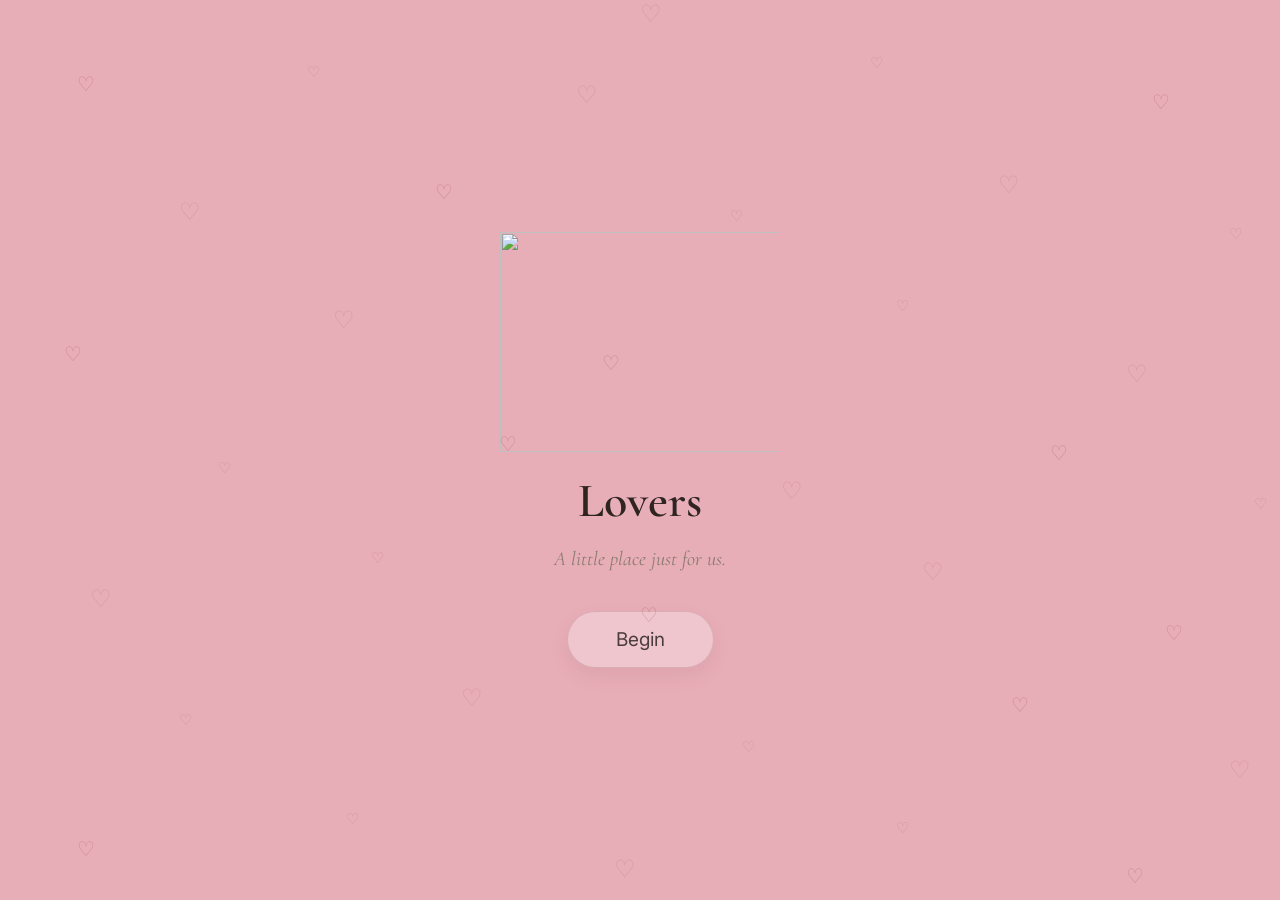
==== index.html @ 0e0d1850 "Add files via upload" ====
<!DOCTYPE html>
<html lang="en">
<head>
    <meta charset="UTF-8">
    <meta name="viewport" content="width=device-width, initial-scale=1.0">
    <title>Lovers</title>
    <link rel="preconnect" href="https://fonts.googleapis.com">
<link href="https://fonts.googleapis.com/css2?family=Cormorant+Garamond:wght@400;600&family=Inter:wght@400;500&display=swap" rel="stylesheet">
    <link rel="stylesheet" href="style.css">
    <link rel="manifest" href="manifest.json">
<meta name="theme-color" content="#e8b6c1">

</head>

<body>

<div class="container">
    <div class="hearts">
        <span>♡</span>
        <span>♡</span>
        <span>♡</span>
        <span>♡</span>
        <span>♡</span>
        <span>♡</span>
        <span>♡</span>
        <span>♡</span>
        <span>♡</span>
        <span>♡</span>
        <span>♡</span>
        <span>♡</span>
        <span>♡</span>
        <span>♡</span>
        <span>♡</span>
        <span>♡</span>
        <span>♡</span> 
        <span>♡</span>
        <span>♡</span>
        <span>♡</span>
        <span>♡</span>
        <span>♡</span>
        <span>♡</span>
        <span>♡</span>
        <span>♡</span>
        <span>♡</span>
        <span>♡</span> 
        <span>♡</span>
        <span>♡</span>
        <span>♡</span>
        <span>♡</span>
        <span>♡</span>
        <span>♡</span>
        <span>♡</span>
        <span>♡</span>
        <span>♡</span>
        
    </div>

    <img src="images/logo.png" class="logo">

    <h1>Lovers</h1>

    <p>A little place just for us.</p>

    <button onclick="window.location.href='home.html'">Begin</button>

</div>

<script src="script.js"></script>
</body>
</html>
---- style.css ----
body {
    background: #e8aeb8;
    font-family: "Cormorant Garamond", Georgia, serif;
    margin: 0;
    height: 100vh;
    display: flex;
    justify-content: center;
    align-items: center;
    position: relative;
}

/* =========================
   SCATTERED BACKGROUND HEARTS
   ========================= */

.hearts {
    position: absolute;
    inset: 0;
    pointer-events: none;
    z-index: 0;
}

.hearts span {
    position: absolute;
    color: rgba(150, 55, 65, 0.32);
    font-size: 20px;
    font-weight: 400;
}

/* different sizes so they feel natural */

.hearts span:nth-child(2n) {
    font-size: 15px;
    opacity: 0.7;
}

.hearts span:nth-child(3n) {
    font-size: 24px;
    opacity: 0.55;
}

/* scattered positions */

.hearts span:nth-child(1)  { left: 6%;  top: 8%; }
.hearts span:nth-child(2)  { left: 24%; top: 7%; }
.hearts span:nth-child(3)  { left: 45%; top: 9%; }
.hearts span:nth-child(4)  { left: 68%; top: 6%; }
.hearts span:nth-child(5)  { left: 90%; top: 10%; }

.hearts span:nth-child(6)  { left: 14%; top: 22%; }
.hearts span:nth-child(7)  { left: 34%; top: 20%; }
.hearts span:nth-child(8)  { left: 57%; top: 23%; }
.hearts span:nth-child(9)  { left: 78%; top: 19%; }
.hearts span:nth-child(10) { left: 96%; top: 25%; }

.hearts span:nth-child(11) { left: 5%;  top: 38%; }
.hearts span:nth-child(12) { left: 26%; top: 34%; }
.hearts span:nth-child(13) { left: 47%; top: 39%; }
.hearts span:nth-child(14) { left: 70%; top: 33%; }
.hearts span:nth-child(15) { left: 88%; top: 40%; }

.hearts span:nth-child(16) { left: 17%; top: 51%; }
.hearts span:nth-child(17) { left: 39%; top: 48%; }
.hearts span:nth-child(18) { left: 61%; top: 53%; }
.hearts span:nth-child(19) { left: 82%; top: 49%; }
.hearts span:nth-child(20) { left: 98%; top: 55%; }

.hearts span:nth-child(21) { left: 7%;  top: 65%; }
.hearts span:nth-child(22) { left: 29%; top: 61%; }
.hearts span:nth-child(23) { left: 50%; top: 67%; }
.hearts span:nth-child(24) { left: 72%; top: 62%; }
.hearts span:nth-child(25) { left: 91%; top: 69%; }

.hearts span:nth-child(26) { left: 14%; top: 79%; }
.hearts span:nth-child(27) { left: 36%; top: 76%; }
.hearts span:nth-child(28) { left: 58%; top: 82%; }
.hearts span:nth-child(29) { left: 79%; top: 77%; }
.hearts span:nth-child(30) { left: 96%; top: 84%; }

.hearts span:nth-child(31) { left: 6%;  top: 93%; }
.hearts span:nth-child(32) { left: 27%; top: 90%; }
.hearts span:nth-child(33) { left: 48%; top: 95%; }
.hearts span:nth-child(34) { left: 70%; top: 91%; }
.hearts span:nth-child(35) { left: 88%; top: 96%; }


/* =========================
   MAIN CONTENT
   ========================= */

.container {
    text-align: center;
    position: relative;
    z-index: 2;
}


/* Wolf + kitten */

.logo {
    width: 280px;
    height: 220px;
    object-fit: cover;
    object-position: center;
    display: block;
    margin: 0 auto 25px;
}


/* Title */

h1 {
    font-family: "Cormorant Garamond", Georgia, serif;
    font-size: 48px;
    font-weight: 600;
    color: #2E2420;
    margin: 0;
    line-height: 1;
}


/* Subtitle */

p {
    color: #8A7A70;
    font-size: 20px;
    font-style: italic;
    margin-top: 22px;
    margin-bottom: 40px;
}


/* Begin button */

button {
    background: rgba(255, 255, 255, 0.3);
    color: #4b3d3d;
    font-family: "Inter", sans-serif;
    font-size: 19px;
    border: 1px solid rgba(120, 60, 70, 0.18);
    padding: 16px 48px;
    border-radius: 50px;
    cursor: pointer;
    transition: 0.25s ease;
    box-shadow: 0 8px 20px rgba(100, 35, 40, 0.08);
}

button:hover {
    transform: translateY(-3px);
    background: rgba(255, 255, 255, 0.5);
    box-shadow: 0 12px 25px rgba(100, 35, 40, 0.12);
}


/* =========================
   PHONE VERSION
   ========================= */

@media (max-width: 600px) {

    .container {
        width: 90%;
    }

    .logo {
        width: 240px;
        height: 190px;
    }

    h1 {
        font-size: 44px;
    }

    p {
        font-size: 18px;
    }

    button {
        font-size: 19px;
        padding: 16px 48px;
    }
}

/* =========================
   MAIN LOVERS PAGE
   ========================= */

   .main-page {
    width: 90%;
    max-width: 900px;
    margin: 0 auto;
    padding: 60px 20px;
    text-align: center;
    position: relative;
    z-index: 1;
}

.main-page h1 {
    margin: 0;
    font-family: Georgia, serif;
    font-size: 3rem;
    font-weight: 500;
}

.main-subtitle {
    margin-top: 8px;
    margin-bottom: 40px;
    font-family: Georgia, serif;
    font-style: italic;
    font-size: 1.1rem;
    opacity: 0.7;
}

/* TIMER */

.timer {
    margin: 0 auto 50px;
    padding: 25px;
    max-width: 650px;
    border: 1px solid rgba(120, 60, 70, 0.18);
    border-radius: 20px;
    background: rgba(255, 255, 255, 0.25);
}

.timer-label {
    margin: 0 0 18px;
    font-family: Georgia, serif;
    font-style: italic;
    font-size: 1.1rem;
}

.timer-numbers {
    display: flex;
    justify-content: center;
    gap: 35px;
    flex-wrap: wrap;
}

.timer-numbers div {
    min-width: 70px;
}

.timer-numbers span {
    display: block;
    font-size: 2rem;
    font-weight: 500;
}

.timer-numbers small {
    font-size: 0.8rem;
    opacity: 0.65;
}

/* SECTION CARDS */

.menu {
    display: grid;
    grid-template-columns: repeat(2, 1fr);
    gap: 18px;
}

.menu button {
    min-height: 110px;
    padding: 20px;
    border: 1px solid rgba(120, 60, 70, 0.18);
    border-radius: 18px;
    background: rgba(255, 255, 255, 0.3);
    font-family: Georgia, serif;
    font-size: 1.1rem;
    cursor: pointer;
    transition: transform 0.2s ease, background 0.2s ease;
}

.menu button span {
    display: block;
    margin-top: 8px;
}

.menu button:hover {
    transform: translateY(-4px);
    background: rgba(255, 255, 255, 0.5);
}

/* PHONE */

@media (max-width: 600px) {

    .main-page {
        padding: 40px 15px;
    }

    .main-page h1 {
        font-size: 2.3rem;
    }

    .menu {
        grid-template-columns: 1fr;
    }

    .timer-numbers {
        gap: 20px;
    }

}

.main-body {
    min-height: 100vh;
    height: auto;
    align-items: flex-start;
}

/* HEARTS — keep landing page fixed */
.hearts {
    position: fixed;
    inset: 0;
    pointer-events: none;
    z-index: 0;
}

/* Main page hearts scroll with the page */
.main-body .hearts {
    position: absolute;
    z-index: 0;
}

/* Main page content stays above the hearts */
.main-body .main-page {
    position: relative;
    z-index: 1;
}

.main-body .hearts {
    z-index: 0;
}

.main-body .main-page {
    position: relative;
    z-index: 2;
}

.main-body .menu,
.main-body .timer {
    position: relative;
    z-index: 2;
}

/* =========================
   LETTERS PAGE
   ========================= */

   .letters-page {
    width: 90%;
    max-width: 900px;
    margin: 0 auto;
    padding: 60px 20px 80px;
    text-align: center;
    position: relative;
    z-index: 1;
}

.letters-page h1 {
    margin: 0;
    font-family: "Cormorant Garamond", Georgia, serif;
    font-size: 3rem;
    font-weight: 500;
}

.letters-subtitle {
    margin-top: 8px;
    margin-bottom: 45px;
    font-family: "Cormorant Garamond", Georgia, serif;
    font-style: italic;
    font-size: 1.15rem;
    opacity: 0.7;
}

.letters-grid {
    display: grid;
    grid-template-columns: repeat(2, 1fr);
    gap: 22px;
}

.letter-card {
    width: 100%;
    min-height: 150px;
    padding: 28px 25px;
    box-sizing: border-box;

    background: rgba(255, 255, 255, 0.3);
    border: 1px solid rgba(120, 60, 70, 0.18);
    border-radius: 20px;

    color: #4b3d3d;
    font-family: "Cormorant Garamond", Georgia, serif;

    cursor: pointer;

    display: flex;
    flex-direction: column;
    align-items: center;
    justify-content: center;

    transition: transform 0.2s ease, background 0.2s ease;
}

.letter-card:hover {
    transform: translateY(-4px);
    background: rgba(255, 255, 255, 0.45);
}

.letter-icon {
    font-size: 1.5rem;
    margin-bottom: 10px;
}

.letter-title {
    font-size: 1.25rem;
    font-weight: 500;
}

.letter-description {
    margin-top: 8px;
    font-size: 1rem;
    font-style: italic;
    opacity: 0.7;
    line-height: 1.4;
}

@media (max-width: 600px) {

    .letters-page {
        padding: 40px 15px 60px;
    }

    .letters-page h1 {
        font-size: 2.4rem;
    }

    .letters-grid {
        grid-template-columns: 1fr;
    }

    .letter-card {
        min-height: 135px;
    }
}

.letter-overlay {
    position: fixed;
    inset: 0;
    background: rgba(60, 35, 40, 0.25);
    display: flex;
    align-items: center;
    justify-content: center;
    padding: 20px;
    box-sizing: border-box;
    opacity: 0;
    visibility: hidden;
    transition: opacity 0.25s ease;
    z-index: 10;
}

.letter-overlay.show {
    opacity: 1;
    visibility: visible;
}

.letter-popup {
    position: relative;
    width: 90%;
    max-width: 600px;
    max-height: 80vh;
    overflow-y: auto;
    padding: 45px;
    box-sizing: border-box;
    background: #f7d9de;
    border: 1px solid rgba(120, 60, 70, 0.18);
    border-radius: 20px;
    color: #4b3d3d;
    text-align: center;
    box-shadow: 0 20px 50px rgba(80, 35, 45, 0.15);
}

.letter-popup h2 {
    margin-top: 0;
    font-family: "Cormorant Garamond", Georgia, serif;
    font-size: 2rem;
    font-weight: 500;
}

#letter-content {
    font-family: "Cormorant Garamond", Georgia, serif;
    font-size: 1.15rem;
    line-height: 1.7;
}

.close-letter {
    position: absolute;
    top: 12px;
    right: 18px;
    padding: 0;
    background: transparent;
    border: none;
    box-shadow: none;
    color: #4b3d3d;
    font-family: Arial, sans-serif;
    font-size: 28px;
    cursor: pointer;
}

.close-letter:hover {
    background: transparent;
    transform: none;
    box-shadow: none;
}

/* =========================
   LETTERS PAGE — FINAL OVERRIDE
   ========================= */

   body.main-body {
    overflow-y: auto;
    overflow-x: hidden;
}

.letters-page {
    width: 90%;
    max-width: 900px;
    margin: 0 auto;
    padding: 35px 20px 80px;
    box-sizing: border-box;
    text-align: center;
    position: relative;
    z-index: 1;
}

.letters-page h1 {
    margin: 0 0 5px;
}

.letters-subtitle {
    margin: 0 0 30px;
}

.letters-grid {
    margin: 0;
    padding: 0;
    display: grid;
    grid-template-columns: repeat(2, minmax(0, 1fr));
    gap: 22px;
}

.letter-card {
    width: 100%;
    min-height: 150px;
    margin: 0;
    padding: 25px;
    box-sizing: border-box;

    background: rgba(255, 255, 255, 0.3);
    border: 1px solid rgba(120, 60, 70, 0.18);
    border-radius: 20px;

    color: #4b3d3d;
    font-family: "Cormorant Garamond", Georgia, serif;

    display: flex;
    flex-direction: column;
    align-items: center;
    justify-content: center;

    cursor: pointer;
    transition: transform 0.2s ease, background 0.2s ease;
}

.letter-card:hover {
    transform: translateY(-4px);
    background: rgba(255, 255, 255, 0.45);
}

.letter-icon {
    font-size: 1.5rem;
    margin-bottom: 10px;
}

.letter-title {
    font-size: 1.25rem;
    font-weight: 500;
}

.letter-description {
    margin-top: 8px;
    font-size: 1rem;
    font-style: italic;
    opacity: 0.7;
    line-height: 1.4;
}

@media (max-width: 600px) {
    .letters-page {
        padding: 25px 15px 60px;
    }

    .letters-grid {
        grid-template-columns: 1fr;
    }
}

/* =========================
   CUTE LETTER POPUP
   ========================= */

   .letter-overlay {
    position: fixed;
    inset: 0;

    display: flex;
    align-items: center;
    justify-content: center;

    padding: 20px;
    box-sizing: border-box;

    background: rgba(76, 38, 48, 0.25);

    opacity: 0;
    visibility: hidden;

    transition: opacity 0.3s ease;

    z-index: 100;
}

.letter-overlay.show {
    opacity: 1;
    visibility: visible;
}

.letter-popup {
    position: relative;

    width: min(90%, 600px);
    max-height: 80vh;

    overflow-y: auto;

    padding: 45px 45px 40px;

    box-sizing: border-box;

    background: #fff4f2;

    border: 1px solid rgba(150, 80, 90, 0.15);

    border-radius: 22px;

    box-shadow:
        0 20px 60px rgba(80, 35, 45, 0.2);

    color: #4b3d3d;

    transform: translateY(15px) scale(0.97);

    transition: transform 0.3s ease;
}

.letter-overlay.show .letter-popup {
    transform: translateY(0) scale(1);
}

/* little heart above title */

.letter-popup::before {
    content: "♡";

    display: block;

    text-align: center;

    margin-bottom: 8px;

    color: #a85c68;

    font-size: 25px;
}

/* title */

.letter-popup h2 {
    margin: 0;

    text-align: center;

    font-family: "Cormorant Garamond", Georgia, serif;

    font-size: 2rem;

    font-weight: 500;

    color: #4b3d3d;
}

/* little divider */

.letter-popup h2::after {
    content: "♡";

    display: block;

    margin: 12px auto 25px;

    font-size: 13px;

    color: #a85c68;

    opacity: 0.7;
}

/* letter itself */

#letter-content {
    font-family: "Cormorant Garamond", Georgia, serif;

    font-size: 1.1rem;

    line-height: 1.8;

    text-align: left;

    color: #4b3d3d;
}

/* close button */

.close-letter {
    position: absolute;

    top: 14px;
    right: 18px;

    padding: 2px 6px;

    background: transparent;

    border: none;

    box-shadow: none;

    color: #8b6268;

    font-size: 25px;

    line-height: 1;

    cursor: pointer;

    opacity: 0.65;

    transition:
        opacity 0.2s ease,
        transform 0.2s ease;
}

.close-letter:hover {
    background: transparent;

    box-shadow: none;

    opacity: 1;

    transform: scale(1.1);
}

/* mobile */

@media (max-width: 600px) {

    .letter-popup {
        width: 94%;

        padding: 40px 25px 30px;

        max-height: 82vh;

        border-radius: 20px;
    }

    .letter-popup h2 {
        font-size: 1.7rem;
    }

    #letter-content {
        font-size: 1rem;
        line-height: 1.7;
    }
}

/* =================================
   ENVELOPE — CLOSED STATE
   ================================= */

   .envelope-stage {
    width: 100%;
    display: flex;
    flex-direction: column;
    align-items: center;
    justify-content: center;
}

/* Envelope itself */

.envelope {
    position: relative;

    width: min(420px, 90vw);
    aspect-ratio: 1.5 / 1;

    margin: 25px auto 0;

    perspective: 1000px;
}

/* Back of envelope */

.envelope-back {
    position: absolute;
    inset: 0;

    background: #e8b7c0;

    border-radius: 8px;

    box-shadow:
        0 15px 35px rgba(80, 35, 45, 0.18);

    z-index: 1;
}

/* LETTER
   Completely hidden inside while closed */

.envelope-letter {
    position: absolute;

    left: 5%;
    bottom: 0%;

    width: 90%;
    height: 88%;

    z-index: 0;

    pointer-events: none;
}

.letter-paper {
    width: 100%;
    height: 100%;

    box-sizing: border-box;

    padding: 28px;

    background: #fffaf7;

    border-radius: 4px;

    overflow: hidden;

    color: #4b3d3d;
}

/* Override the normal popup heading styling */

.letter-paper h2 {
    margin: 0 0 18px;

    text-align: center;

    font-family: "Cormorant Garamond", Georgia, serif;

    font-size: 1.7rem;

    font-weight: 500;

    color: #4b3d3d;
}

/* Remove the decorative popup heart from this heading */

.letter-paper h2::after {
    display: none;
}

.letter-paper #letter-content {
    font-family: "Cormorant Garamond", Georgia, serif;

    font-size: 1.05rem;

    line-height: 1.7;

    color: #4b3d3d;
}

/* FRONT POCKET
   This is what hides the letter */

.envelope-pocket {
    position: absolute;

    left: 0;
    bottom: 0;

    width: 100%;
    height: 60%;

    background: #dfa2ae;

    clip-path: polygon(
        0 0,
        50% 58%,
        100% 0,
        100% 100%,
        0 100%
    );

    border-radius: 0 0 8px 8px;

    z-index: 4;

    pointer-events: none;
}

/* TOP FLAP */

.envelope-flap {
    position: absolute;

    left: 0;
    top: 0;

    width: 100%;
    height: 100%;

    background: #efc3ca;

    clip-path: polygon(
        0 0,
        100% 0,
        50% 58%
    );

    z-index: 5;

    pointer-events: none;
}

/* HEART SEAL */

.envelope-seal {
    position: absolute;

    left: 50%;
    top: 58%;

    transform: translate(-50%, -50%);

    width: 52px;
    height: 52px;

    display: flex;
    align-items: center;
    justify-content: center;

    padding: 0;

    border: none;

    border-radius: 50%;

    background: #9b4d58;

    color: white;

    font-size: 25px;

    line-height: 1;

    z-index: 6;

    cursor: pointer;

    box-shadow:
        0 5px 15px rgba(90, 35, 45, 0.18);
}

.envelope-seal:hover {
    background: #9b4d58;

    transform: translate(-50%, -50%) scale(1.05);

    box-shadow:
        0 7px 18px rgba(90, 35, 45, 0.22);
}

/* Instruction */

.envelope-hint {
    margin: 18px 0 0;

    font-family: "Cormorant Garamond", Georgia, serif;

    font-size: 1rem;

    font-style: italic;

    color: #8d666d;
}

/* Mobile */

@media (max-width: 600px) {

    .envelope {
        width: 90vw;
    }

    .letter-paper {
        padding: 20px;
    }

    .letter-paper h2 {
        font-size: 1.4rem;
    }

    .letter-paper #letter-content {
        font-size: 0.95rem;
    }

    .envelope-seal {
        width: 45px;
        height: 45px;

        font-size: 21px;
    }
}

/* ENVELOPE FLAP OPENING */

.envelope-flap {
    transform-origin: top center;
    transition: transform 0.7s ease;
}

.envelope.open .envelope-flap {
    transform: rotateX(180deg);
}

/* LETTER SLIDES OUT FROM THE POCKET */

.envelope-letter {
    transition: transform 0.9s cubic-bezier(0.22, 0.8, 0.25, 1);
    z-index: 1;
}

/* FINAL LETTER SLIDE */

.envelope-letter {
    z-index: 0;
    transition: transform 1s cubic-bezier(0.22, 0.8, 0.25, 1);
}

/* flap moves behind the letter once opened */
.envelope.open .envelope-flap {
    transform: rotateX(180deg);
    z-index: 0;
}

/* paper stays behind the pocket and physically rises */
.envelope.open .envelope-letter {
    transform: translateY(-45%);
    z-index: 3;
}

/* Remove the white popup behind the envelope */

.letter-popup {
    background: transparent !important;
    box-shadow: none !important;
    border: none !important;

    width: auto !important;
    max-width: none !important;
    padding: 0 !important;

    overflow: visible !important;
}

/* Keep the envelope centered */

.envelope-stage {
    margin: 0;
}

/* Move the close button to the outside corner */

.letter-popup .close-letter {
    position: absolute;
    top: -35px;
    right: -35px;

    z-index: 50;
}

/* SOFT BLUSH CREAM ENVELOPE */

.envelope-back {
    background: #F5E3D8;
}

.envelope-flap {
    background: #EFD5CB;
}

.envelope-pocket {
    background: #E8C9C0;
}

.envelope-seal {
    background: #B86B76;
    color: white;
}

.envelope-seal:hover {
    background: #B86B76;
}

/* =================================
   LOVE LETTER PAPER
   ================================= */

   .letter-paper {
    background: #FFFDF9;

    border: 1px solid rgba(160, 110, 110, 0.12);
    border-radius: 3px;

    box-shadow:
        0 8px 25px rgba(80, 40, 45, 0.10);

    color: #4E3D3D;

    padding: 42px 45px;

    box-sizing: border-box;
}

/* Letter title */

.letter-paper h2 {
    margin: 0 0 22px;

    font-family: "Cormorant Garamond", Georgia, serif;

    font-size: 2rem;
    font-weight: 500;

    line-height: 1.2;

    text-align: center;

    color: #5A4145;
}

/* Little decorative line underneath title */

.letter-paper h2::after {
    content: "♡";

    display: block;

    margin-top: 10px;

    font-size: 18px;

    color: #B86B76;
}

/* Actual letter text */

.letter-paper #letter-content {
    font-family: "Cormorant Garamond", Georgia, serif;

    font-size: 1.12rem;

    line-height: 1.8;

    text-align: left;

    color: #514244;
}

/* Paragraph spacing */

.letter-paper #letter-content p {
    margin: 0 0 18px;
}

/* Final paragraph */

.letter-paper #letter-content p:last-child {
    margin-bottom: 0;
}

/* =================================
   PRETTY LOVE LETTER
   ================================= */

   .letter-paper {
    background: #FFFDF8;

    border: 1px solid rgba(150, 100, 100, 0.10);
    border-radius: 2px;

    box-shadow:
        0 6px 20px rgba(80, 40, 45, 0.08);

    padding: 38px 42px;

    box-sizing: border-box;
}

/* Letter heading */

.letter-paper h2 {
    margin: 0 0 8px;

    font-family: "Cormorant Garamond", Georgia, serif;

    font-size: 1.55rem;
    font-weight: 500;

    line-height: 1.25;

    text-align: center;

    color: #594447;

    white-space: nowrap;
}

/* Little heart underneath */

.letter-paper h2::after {
    content: "♡";

    display: block;

    margin-top: 8px;

    font-size: 16px;

    color: #B86B76;
}

/* Letter body */

.letter-paper #letter-content {
    margin-top: 20px;

    font-family: "Cormorant Garamond", Georgia, serif;

    font-size: 1.05rem;

    line-height: 1.75;

    color: #514244;

    text-align: left;
}

/* Paragraphs */

.letter-paper #letter-content p {
    margin: 0 0 16px;
}

/* Signature */

.letter-paper .signature {
    margin-top: 28px;

    text-align: right;

    font-style: italic;

    color: #76575d;
}

/* =================================
   LOVE LETTER DETAILS
   ================================= */

   .letter-date {
    text-align: right;
    font-size: 0.85rem;
    font-style: italic;
    color: #9A777B;
    margin-bottom: 24px;
}

.letter-greeting {
    font-size: 1.15rem;
    margin-bottom: 18px !important;
}

.letter-signature {
    margin-top: 30px !important;
    text-align: right;
    font-style: italic;
    color: #76575D;
}

/* Bigger open letter + tighter heading spacing */

.envelope.open .envelope-letter {
    width: 96%;
    height: 120%;
    left: 2%;
}

.letter-paper {
    padding-top: 10px;
}

.letter-paper h2 {
    margin-bottom: 2px !important;
}

.letter-paper h2::after {
    margin-top: 3px !important;
}

.letter-paper {
    padding-top: 5px !important;
}

.letter-paper .letter-greeting {
    margin-top: 8px !important;
    margin-bottom: 10px !important;
}

.letter-paper #letter-content {
    margin-top: 0 !important;
}

#letter-heading {
    margin-bottom: 5px !important;
}

/* Smaller letter writing */

.letter-paper #letter-content {
    font-size: 0.9rem !important;
    line-height: 1.6 !important;
}

.letter-paper .letter-greeting {
    font-size: 0.95rem !important;
}

.letter-paper .letter-signature {
    font-size: 0.9rem !important;
}

/* Final letter spacing */

.letter-paper #letter-content {
    font-size: 0.82rem !important;
    line-height: 1.55 !important;
}

.letter-paper .letter-greeting {
    margin-top: -5px !important;
    margin-bottom: 10px !important;
}

.letter-paper .letter-signature {
    margin-top: 90px !important;
    font-size: 0.85rem !important;
}

/* Actual letter text size */

.letter-paper > p {
    font-size: 0.82rem !important;
    line-height: 1.55 !important;
}

/* Greeting */

.letter-paper .letter-greeting {
    font-size: 0.85rem !important;
}

/* Signature */

.letter-paper .letter-signature {
    font-size: 0.82rem !important;
}

/* ACTUAL LETTER BODY SIZE */

#letter-content p:not(.letter-greeting):not(.letter-signature) {
    font-size: 12px !important;
    line-height: 1.5 !important;
}

.letter-paper .letter-signature {
    margin-top: 150px !important;
    font-size: 0.80rem !important;
}

.delete-note {
    margin-top: 12px;
    border: none;
    background: transparent;
    color: #b85b68;
    font-family: "Cormorant Garamond", Georgia, serif;
    font-size: 14px;
    cursor: pointer;
    opacity: 0.7;
}

.delete-note:hover {
    opacity: 1;
}


.page {
    overflow: hidden;
}

.page img {
    width: 100%;
    height: 100%;
    display: block;
    object-fit: fill;
}

#book-wrapper {
    width: 100%;
    display: flex;
    justify-content: center;
    align-items: center;
}

/* =========================
   GALLERY
========================= */

.gallery-page {
    width: 100%;
    min-height: 100vh;
    padding: 60px 5% 100px;
    box-sizing: border-box;
}

.gallery-page h1 {
    text-align: center;
    margin-bottom: 50px;
}

.polaroid-gallery {
    width: 100%;
    max-width: 1100px;
    margin: 0 auto;

    display: grid;
    grid-template-columns: repeat(3, 1fr);
    gap: 55px 35px;

    align-items: center;
}

.polaroid {
    background: #fff;
    padding: 12px 12px 35px;
    box-shadow: 0 8px 18px rgba(0, 0, 0, 0.18);

    transition: transform 0.25s ease, box-shadow 0.25s ease;
}

.polaroid img {
    display: block;
    width: 100%;
    aspect-ratio: 1 / 1;
    object-fit: cover;
}

/* Slightly messy Polaroid rotations */

.p1  { transform: rotate(-3deg); }
.p2  { transform: rotate(2deg); }
.p3  { transform: rotate(-1deg); }

.p4  { transform: rotate(3deg); }
.p5  { transform: rotate(-2deg); }
.p6  { transform: rotate(1deg); }

.p7  { transform: rotate(-2deg); }
.p8  { transform: rotate(3deg); }
.p9  { transform: rotate(-3deg); }

.p10 { transform: rotate(2deg); }
.p11 { transform: rotate(-1deg); }
.p12 { transform: rotate(3deg); }

.p13 { transform: rotate(-3deg); }
.p14 { transform: rotate(1deg); }
.p15 { transform: rotate(-2deg); }

.p16 { transform: rotate(3deg); }
.p17 { transform: rotate(-2deg); }
.p20 { transform: rotate(2deg); }


/* Hover */

.polaroid:hover {
    transform: rotate(0deg) translateY(-8px) scale(1.03);
    box-shadow: 0 15px 30px rgba(0, 0, 0, 0.25);
    z-index: 5;
}


/* =========================
   MOBILE
========================= */

@media (max-width: 700px) {

    .gallery-page {
        padding: 40px 18px 80px;
    }

    .polaroid-gallery {
        grid-template-columns: repeat(2, 1fr);
        gap: 35px 18px;
    }

    .polaroid {
        padding: 8px 8px 25px;
    }
}

@media (max-width: 450px) {

    .polaroid-gallery {
        grid-template-columns: 1fr;
        max-width: 320px;
    }

}

.gallery-subtitle {
    text-align: center;
    margin-top: -35px;
    margin-bottom: 50px;
    font-size: 16px;
    font-style: italic;
    opacity: 0.7;
}

/* =========================
   LITTLE THINGS
========================= */

.little-things-page {
    width: 100%;
    min-height: 100vh;
    padding: 60px 5% 100px;
    box-sizing: border-box;
}

.little-things-page h1 {
    text-align: center;
    margin-bottom: 8px;
}

.little-things-subtitle {
    text-align: center;
    margin-top: 0;
    margin-bottom: 55px;
    font-style: italic;
    opacity: 0.7;
}

.little-things-grid {
    width: 100%;
    max-width: 1000px;
    margin: 0 auto;

    display: grid;
    grid-template-columns: repeat(3, 1fr);
    gap: 45px 35px;
}

.little-note {
    background: #efc3ca;
    padding: 35px 25px;
    border: 1px solid #c99aa6;
outline: 1px solid #e3bdc6;
outline-offset: 5px;

    min-height: 130px;

    display: flex;
    align-items: center;
    justify-content: center;

    text-align: center;

    font-family: "Cormorant Garamond", serif;
    font-size: 20px;
    line-height: 1.4;

    box-shadow: 0 6px 15px rgba(0, 0, 0, 0.12);

    transition:
        transform 0.25s ease,
        box-shadow 0.25s ease;
}

/* messy scrapbook rotation */

.note1 { transform: rotate(-3deg); }
.note2 { transform: rotate(2deg); }
.note3 { transform: rotate(-1deg); }

.note4 { transform: rotate(3deg); }
.note5 { transform: rotate(-2deg); }
.note6 { transform: rotate(1deg); }

.note7 { transform: rotate(-2deg); }
.note8 { transform: rotate(3deg); }
.note9 { transform: rotate(-3deg); }


.little-note:hover {
    transform: rotate(0deg) translateY(-7px) scale(1.03);

    box-shadow:
        0 14px 25px rgba(0, 0, 0, 0.18);

    z-index: 5;
}


/* mobile */

@media (max-width: 700px) {

    .little-things-page {
        padding: 40px 18px 80px;
    }

    .little-things-grid {
        grid-template-columns: repeat(2, 1fr);
        gap: 30px 18px;
    }

    .little-note {
        padding: 25px 15px;
        min-height: 120px;
        font-size: 18px;
    }

}


@media (max-width: 450px) {

    .little-things-grid {
        grid-template-columns: 1fr;
        max-width: 320px;
    }

}

/* =========================================================
   OUR MEMORIES
========================================================= */

.memories-page {
    min-height: 100vh;
    padding: 70px 30px 100px;
    text-align: center;
    position: relative;
    overflow: hidden;
}

.memories-page h1 {
    margin: 0;
    font-family: "Cormorant Garamond", serif;
    font-size: 58px;
    font-weight: 600;
    color: #050505;
    position: relative;
    z-index: 2;
}

.memories-subtitle {
    margin-top: 5px;
    margin-bottom: 70px;

    font-family: "Cormorant Garamond", serif;
    font-size: 24px;
    font-style: italic;

    color: #767174;
}


/* =========================================================
   MEMORY JAR
========================================================= */

.memory-jar {
    position: relative;

    width: 330px;
    height: 470px;

    margin: 0 auto;

    cursor: pointer;

    transition: transform 0.3s ease;

    z-index: 20;
}

.memory-jar:hover {
    transform: translateY(-4px);
}

/* =========================================================
   REALISTIC GLASS MEMORY JAR
========================================================= */

.jar {
    position: absolute;

    left: 50%;
    bottom: 80px;

    width: 285px;
    height: 365px;

    transform: translateX(-50%);

    /* soft glass */
    background:
        linear-gradient(
            90deg,
            rgba(255,255,255,0.38) 0%,
            rgba(245,247,239,0.20) 15%,
            rgba(255,255,255,0.12) 50%,
            rgba(245,247,239,0.22) 85%,
            rgba(255,255,255,0.40) 100%
        );

    border: 3px solid rgba(177, 177, 177, 0.38);

    /*
       Rounded shoulders make it read more like a jar
       instead of a rectangle.
    */
    border-radius:
        38px 38px 55px 55px;

    box-shadow:
        inset 7px 0 12px rgba(255,255,255,0.28),
        inset -7px 0 12px rgba(170,170,170,0.10),
        inset 0 -12px 20px rgba(190,190,180,0.12),
        0 8px 20px rgba(90,75,80,0.10);

    overflow: hidden;

    z-index: 10;
}


/* glass highlight on the left */

.jar::before {
    content: "";

    position: absolute;

    left: 16px;
    top: 35px;

    width: 12px;
    height: 275px;

    border-radius: 50%;

    background: rgba(255,255,255,0.32);

    filter: blur(2px);

    z-index: 30;

    pointer-events: none;
}


/* subtle glass shine */

.jar::after {
    content: "";

    position: absolute;

    top: 18px;
    right: 25px;

    width: 35px;
    height: 250px;

    border-radius: 50%;

    background: rgba(255,255,255,0.10);

    filter: blur(5px);

    z-index: 30;

    pointer-events: none;
}


/* =========================================================
   JAR NECK / OPENING
========================================================= */

.jar-lid {
    position: absolute;

    left: 50%;
    top: -20px;

    width: 160px;
    height: 42px;

    transform: translateX(-50%);

    background:
        linear-gradient(
            180deg,
            #eda1b0 0%,
            #eda1b0 100%
        );

    border: 2px solid rgba(155,145,150,0.45);

    border-radius: 9px;

    box-shadow:
        inset 0 2px 3px rgba(255,255,255,0.7),
        0 3px 7px rgba(80,70,75,0.14);

    z-index: 40;
}


/* little glass rim underneath the lid */

.jar-lid::after {
    content: "";

    position: absolute;

    left: 50%;
    bottom: -7px;

    width: 155px;
    height: 14px;

    transform: translateX(-50%);

    border: 2px solid rgba(170,165,168,0.32);

    border-top: none;

    border-radius: 0 0 50% 50%;

    background: rgba(255,255,255,0.12);
}


/* =========================================================
   JAR BASE
========================================================= */

.jar-bottom {
    position: absolute;

    left: 50%;
    bottom: 28px;

    width: 220px;
    height: 18px;

    transform: translateX(-50%);

    border-radius: 50%;

    background: rgba(180,180,175,0.10);

    filter: blur(2px);

    z-index: 31;
}

/* =========================================================
   PAPER PILE
========================================================= */

.paper {
    position: absolute;

    width: 105px;
    height: 42px;

    background: #f8f8dc;

    border: 1px solid #d8d8b9;

    border-radius: 2px;

    box-shadow:
        0 2px 4px rgba(70, 65, 50, 0.12);

    margin-left: -25px;
}


/* Individual pieces */

.paper1 {
    left: 20px;
    bottom: 25px;
    transform: rotate(-12deg);
}

.paper2 {
    left: 80px;
    bottom: 18px;
    transform: rotate(7deg);
}

.paper3 {
    left: 155px;
    bottom: 25px;
    transform: rotate(-5deg);
}

.paper4 {
    left: 195px;
    bottom: 35px;
    transform: rotate(13deg);
}

.paper5 {
    left: 45px;
    bottom: 65px;
    transform: rotate(4deg);
}

.paper6 {
    left: 110px;
    bottom: 58px;
    transform: rotate(-9deg);
}

.paper7 {
    left: 175px;
    bottom: 70px;
    transform: rotate(8deg);
}

.paper8 {
    left: 10px;
    bottom: 95px;
    transform: rotate(-4deg);
}

.paper9 {
    left: 70px;
    bottom: 105px;
    transform: rotate(11deg);
}

.paper10 {
    left: 140px;
    bottom: 100px;
    transform: rotate(-7deg);
}

.paper11 {
    left: 205px;
    bottom: 105px;
    transform: rotate(5deg);
}

.paper12 {
    left: 35px;
    bottom: 135px;
    transform: rotate(-10deg);
}

.paper13 {
    left: 95px;
    bottom: 140px;
    transform: rotate(3deg);
}

.paper14 {
    left: 155px;
    bottom: 135px;
    transform: rotate(-4deg);
}

.paper15 {
    left: 215px;
    bottom: 145px;
    transform: rotate(9deg);
}

.paper16 {
    left: 60px;
    bottom: 170px;
    transform: rotate(6deg);
}

.paper17 {
    left: 125px;
    bottom: 165px;
    transform: rotate(-8deg);
}

.paper18 {
    left: 185px;
    bottom: 175px;
    transform: rotate(4deg);
}


/* =========================================================
   PAPER BEING PULLED OUT
========================================================= */

.pulled-paper {
    position: absolute;

    left: 50%;
    bottom: 125px;

    width: 82px;
    height: 42px;

    transform:
        translateX(-50%)
        rotate(-6deg);

    background: #fff8e8;

    border: 1px solid #d8c9aa;

    box-shadow:
        0 4px 9px rgba(70, 60, 50, 0.18);

    opacity: 0;

    /*
       Important:
       The paper sits above the jar body so it can
       emerge from the opening.
    */
    z-index: 22;

    pointer-events: none;
}


/* Pull animation */

.pulled-paper.pull-out {
    animation:
        pullPaperOut 1.1s cubic-bezier(.4, 0, .2, 1)
        forwards;
}


@keyframes pullPaperOut {

    0% {
        opacity: 0;

        transform:
            translate(-50%, -150px)
            rotate(-8deg);
    }

    15% {
        opacity: 1;
    }

    45% {
        transform:
            translate(-50%, -250px)
            rotate(5deg);
    }

    75% {
        transform:
            translate(-50%, -350px)
            rotate(-3deg);
    }

    100% {
        opacity: 1;

        transform:
            translate(-50%, -367px)
            rotate(4deg);
    }
}


/* Paper going back into jar */

.pulled-paper.hide-paper {
    animation:
        paperBackIn 0.5s ease-in
        forwards;
}


@keyframes paperBackIn {

    0% {
        opacity: 1;

        transform:
            translate(-50%, -380px)
            rotate(4deg);
    }

    100% {
        opacity: 0;

        transform:
            translate(-50%, -150px)
            rotate(-8deg);
    }
}


/* =========================================================
   CLICK INSTRUCTION
========================================================= */

.jar-instruction {
    margin-top: -70px;

    font-family: "Cormorant Garamond", serif;
    font-size: 20px;
    font-style: italic;

    color: #6e6b6d;

    position: relative;
    z-index: 2;
}


/* =========================================================
   MEMORY OVERLAY
========================================================= */

.memory-overlay {
    position: fixed;

    inset: 0;

    display: flex;
    align-items: center;
    justify-content: center;

    background: rgba(82, 70, 78, 0.18);

    backdrop-filter: blur(3px);

    opacity: 0;
    visibility: hidden;

    transition:
        opacity 0.35s ease,
        visibility 0.35s ease;

    z-index: 100;
}


.memory-overlay.show {
    opacity: 1;
    visibility: visible;
}


/* =========================================================
   MEMORY NOTE
========================================================= */

.memory-note {
    width: min(520px, 82vw);

    min-height: 280px;

    background: #fff8e8;

    border: 1px solid #d8c9aa;

    box-shadow:
        0 15px 45px rgba(70, 55, 60, 0.2);

    transform:
        rotate(-2deg)
        scale(0.75);

    opacity: 0;

    transition:
        transform 0.55s cubic-bezier(.2, .8, .2, 1),
        opacity 0.45s ease;

    position: relative;
}


.memory-overlay.show .memory-note {
    transform:
        rotate(-2deg)
        scale(1);

    opacity: 1;
}


/* =========================================================
   NOTE CONTENT
========================================================= */

.note-fold {
    padding: 55px 45px;
}


.note-content {
    font-family: "Cormorant Garamond", serif;

    color: #625b61;

    text-align: center;
}


.memory-label {
    margin: 0 0 25px;

    font-size: 18px;

    font-style: italic;

    color: #b39fa9;
}


#memoryText {
    margin: 0 auto 35px;

    max-width: 420px;

    font-size: 25px;

    line-height: 1.5;

    color: #625b61;
}


.note-content button {
    border: none;

    background: transparent;

    font-family: "Cormorant Garamond", serif;

    font-size: 18px;

    font-style: italic;

    color: #a8949e;

    cursor: pointer;

    transition:
        color 0.2s ease,
        transform 0.2s ease;
}


.note-content button:hover {
    color: #75656d;

    transform: translateY(-2px);
}


/* =========================================================
   MOBILE
========================================================= */

@media (max-width: 600px) {

    .memories-page {
        padding-top: 45px;
    }

    .memories-page h1 {
        font-size: 43px;
    }

    .memories-subtitle {
        font-size: 20px;
        margin-bottom: 45px;
    }

    .memory-jar {
        transform: scale(0.85);
    }

    .memory-jar:hover {
        transform: scale(0.85);
    }

    .memory-note {
        width: 88vw;
    }

    .note-fold {
        padding: 40px 25px;
    }

    #memoryText {
        font-size: 21px;
    }

}

/* =========================================================
   OUR FUTURE
   ========================================================= */

   .future-page {
    min-height: 100vh;
    padding: 70px 30px;
    box-sizing: border-box;
    text-align: center;
}


/* TITLE */

.future-page h1 {
    margin: 0;

    font-family: "Cormorant Garamond", Georgia, serif;
    font-size: 64px;
    font-weight: 600;
    line-height: 1;

    color: #080808;
}

.future-subtitle {
    margin: 12px 0 50px;

    font-family: "Cormorant Garamond", Georgia, serif;
    font-size: 20px;
    font-style: italic;

    color: #8c8a8b;
}


/* =========================================================
   FUTURE OPTIONS
   ========================================================= */

.future-sections {
    width: 900px;
    max-width: 90%;

    margin: 0 auto;

    display: grid;
    grid-template-columns: repeat(2, 1fr);
    gap: 22px;
}


.future-option {
    position: relative;

    height: 145px;
    padding: 20px;

    box-sizing: border-box;

    border: 1px solid rgba(150, 135, 145, 0.22);
    border-radius: 18px;

    background: rgba(235, 233, 231, 0.72);
    opacity: 0.6;

    box-shadow:
        0 4px 12px rgba(100, 80, 90, 0.06);

    cursor: pointer;

    display: flex;
    flex-direction: column;
    align-items: center;
    justify-content: center;

    font-family: "Cormorant Garamond", Georgia, serif;

    transition:
        transform 0.25s ease,
        box-shadow 0.25s ease,
        background 0.25s ease;
}


/* HOVER */

.future-option:hover {
    transform: translateY(-4px);

    background: rgba(245, 244, 243, 0.9);

    box-shadow:
        0 8px 20px rgba(100, 80, 90, 0.10);
}


/* ICON */

.future-icon {
    display: block;

    margin-bottom: 8px;

    font-size: 24px;
    line-height: 1;

    color: #c23a3d;

    transition: transform 0.25s ease;
}

.future-option:hover .future-icon {
    transform: translateY(-2px);
}


/* NAME */

.future-name {
    display: block;

    margin-bottom: 3px;

    font-family: "Cormorant Garamond", Georgia, serif;
    font-size: 27px;
    font-weight: 600;

    color: #0c0c0c;
}


/* DESCRIPTION */

.future-description {
    display: block;

    font-family: "Cormorant Garamond", Georgia, serif;
    font-size: 15px;
    font-style: italic;

    color: #696768;
}


/* =========================================================
   FUTURE POPUP
   ========================================================= */

.future-modal {
    position: fixed;
    inset: 0;

    z-index: 1000;

    display: flex;
    align-items: center;
    justify-content: center;

    padding: 25px;

    background: rgba(80, 65, 75, 0.18);

    backdrop-filter: blur(5px);
    -webkit-backdrop-filter: blur(5px);

    opacity: 0;
    visibility: hidden;
    pointer-events: none;

    transition:
        opacity 0.3s ease,
        visibility 0.3s ease;
}


.future-modal.future-open {
    opacity: 1;
    visibility: visible;
    pointer-events: auto;
}

/* =========================================================
   POPUP CONTENT
   ========================================================= */

   .future-modal-content {
    position: relative;

    width: min(900px, 90vw);
    max-height: 85vh;
    overflow-y: auto;

    padding: 48px 60px 52px;
    box-sizing: border-box;

    background:
        linear-gradient(
            135deg,
            rgba(237, 241, 219, 0.98),
            rgba(250, 244, 245, 0.97)
        );

        border-radius: 25px;

    box-shadow:
        0 25px 70px rgba(85, 65, 75, 0.20),
        0 5px 18px rgba(85, 65, 75, 0.10);

    text-align: center;

    animation: futurePopupIn 0.4s ease forwards;
}

.future-modal.active .future-modal-content {
    transform: translateY(0);
}

/* POPUP TEXT */

.future-writing {
    position: relative;
    z-index: 1;

    width: 100%;
    box-sizing: border-box;

    margin-top: 28px;
    padding: 28px 34px;

    text-align: left;

    font-family: "Cormorant Garamond", serif;
    font-size: 20px;
    line-height: 1.65;

    color: #777075;

    background: rgba(255, 255, 255, 0.25);

    border: 1px solid rgba(180, 155, 165, 0.18);
    border-radius: 18px;

    /* IMPORTANT */
    height: auto;
    min-height: 0;
}

.future-modal-icon {
    font-size: 25px;
    color: #9b8b92;

    margin-bottom: 4px;

    opacity: 0.75;

    transform: translateY(0);
}


/* =========================================================
   CLOSE X
   ========================================================= */

   .future-close {
    position: absolute;
    top: 20px;
    right: 22px;

    width: 38px;
    height: 38px;

    border: none;
    border-radius: 50%;

    background: rgba(180, 160, 170, 0.10);

    color: #8c8086;

    font-size: 24px;
    font-family: Georgia, serif;

    cursor: pointer;

    display: flex;
    align-items: center;
    justify-content: center;

    transition:
        background 0.25s ease,
        transform 0.25s ease;
}

.future-close:hover {
    background: rgba(180, 160, 170, 0.20);
    transform: rotate(180deg);
}


/* =========================================================
   POPUP SCROLLBAR
   ========================================================= */

.future-modal-content::-webkit-scrollbar {
    width: 6px;
}

.future-modal-content::-webkit-scrollbar-track {
    background: transparent;
}

.future-modal-content::-webkit-scrollbar-thumb {
    background: rgba(150, 135, 145, 0.3);
    border-radius: 10px;
}


/* =========================================================
   MOBILE
   ========================================================= */

@media (max-width: 700px) {

    .future-page {
        padding: 50px 20px;
    }

    .future-page h1 {
        font-size: 48px;
    }

    .future-subtitle {
        font-size: 17px;
        margin-bottom: 35px;
    }

    .future-sections {
        width: 100%;
        max-width: 500px;

        grid-template-columns: 1fr;

        gap: 16px;
    }

    .future-option {
        height: 135px;
    }

    .future-name {
        font-size: 26px;
    }

    .future-modal {
        padding: 15px;
    }

    .future-modal-content {
        padding: 45px 25px 30px;
    }

    .future-modal-content h2 {
        font-size: 36px;
    }

    .future-modal-content p {
        font-size: 17px;
    }
}

/* =========================
   BACK BUTTON
   ========================= */

   .back-button {
    position: fixed;
    top: 24px;
    left: 24px;
    
    border: 1px solid rgba(170, 150, 160, 0.25);
    border-radius: 999px;
    
    background: rgba(255, 250, 250, 0.65);
    backdrop-filter: blur(8px);
    
    color: #8b777d;
    font-family: Georgia, serif;
    font-size: 15px;
    
    padding: 9px 16px;
    
    cursor: pointer;
    
    box-shadow: 0 4px 15px rgba(100, 70, 80, 0.08);
    
    transition: all 0.25s ease;
    
    z-index: 9999;
}

.back-button:hover {
    background: rgba(255, 250, 250, 0.9);
    transform: translateX(-3px);
    box-shadow: 0 6px 18px rgba(100, 70, 80, 0.12);
}
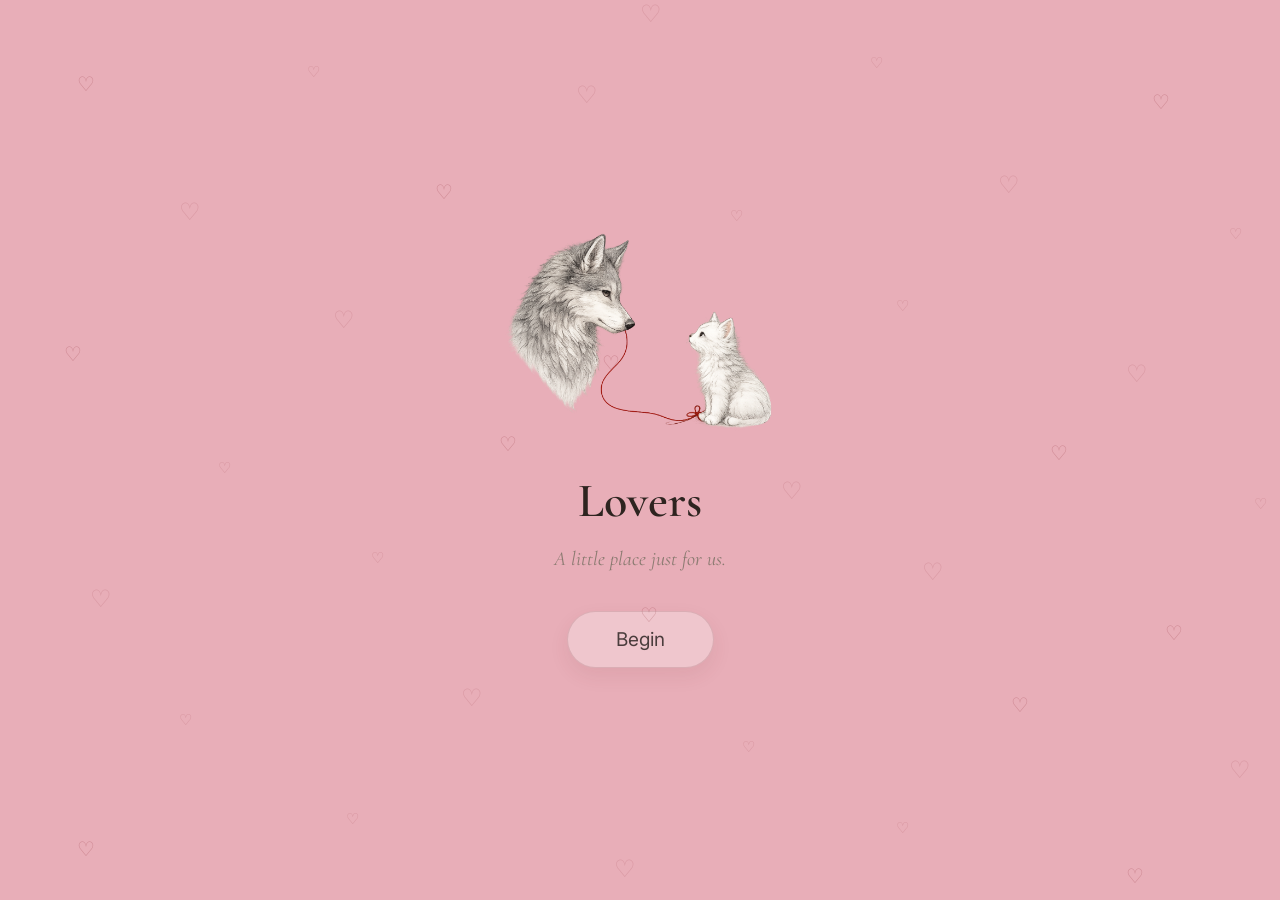
==== commit 3693cff1: "changes" ====
--- a/index.html
+++ b/index.html
@@ -8,6 +8,7 @@
 <link href="https://fonts.googleapis.com/css2?family=Cormorant+Garamond:wght@400;600&family=Inter:wght@400;500&display=swap" rel="stylesheet">
     <link rel="stylesheet" href="style.css">
     <link rel="manifest" href="manifest.json">
+    <link rel="apple-touch-icon" href="images/icon.png"
 <meta name="theme-color" content="#e8b6c1">
 
 </head>
--- a/style.css
+++ b/style.css
@@ -301,6 +301,20 @@
         gap: 20px;
     }
 
+    .timer-numbers {
+        flex-wrap: nowrap;
+        gap: 8px;
+    }
+    
+    .timer-numbers div {
+        min-width: 0;
+        flex: 1;
+    }
+    
+    .timer-numbers span {
+        font-size: 1.4rem;
+    }
+
 }
 
 .main-body {
@@ -376,7 +390,7 @@
 
 .letters-grid {
     display: grid;
-    grid-template-columns: repeat(2, 1fr);
+    grid-template-columns: 1fr;
     gap: 22px;
 }
 
@@ -1023,10 +1037,14 @@
 
     .envelope {
         width: 90vw;
+        max-width: 90vw;
+        box-sizing: border-box;
     }
 
     .letter-paper {
-        padding: 20px;
+        padding: 16px;
+        box-sizing: border-box;
+        width: 100%;
     }
 
     .letter-paper h2 {
@@ -1453,6 +1471,20 @@
     display: flex;
     justify-content: center;
     align-items: center;
+}
+
+/* PHONE BOOK FIX */
+@media (max-width: 600px) {
+    #book {
+        transform: scale(0.42);
+        transform-origin: top center;
+        margin-bottom: -340px;
+        margin-top: 70px;
+    }
+
+    #book-wrapper {
+        overflow: visible;
+    }
 }
 
 /* =========================
@@ -2776,4 +2808,28 @@
     background: rgba(255, 250, 250, 0.9);
     transform: translateX(-3px);
     box-shadow: 0 6px 18px rgba(100, 70, 80, 0.12);
+}
+
+/* MOBILE TIMER FIX */
+@media (max-width: 600px) {
+
+    .timer-numbers {
+        flex-wrap: nowrap;
+        gap: 5px;
+        width: 100%;
+        justify-content: space-between;
+    }
+
+    .timer-numbers div {
+        min-width: 0;
+        flex: 1;
+    }
+
+    .timer-numbers span {
+        font-size: 1.45rem;
+    }
+
+    .timer-numbers small {
+        font-size: 0.75rem;
+    }
 }
